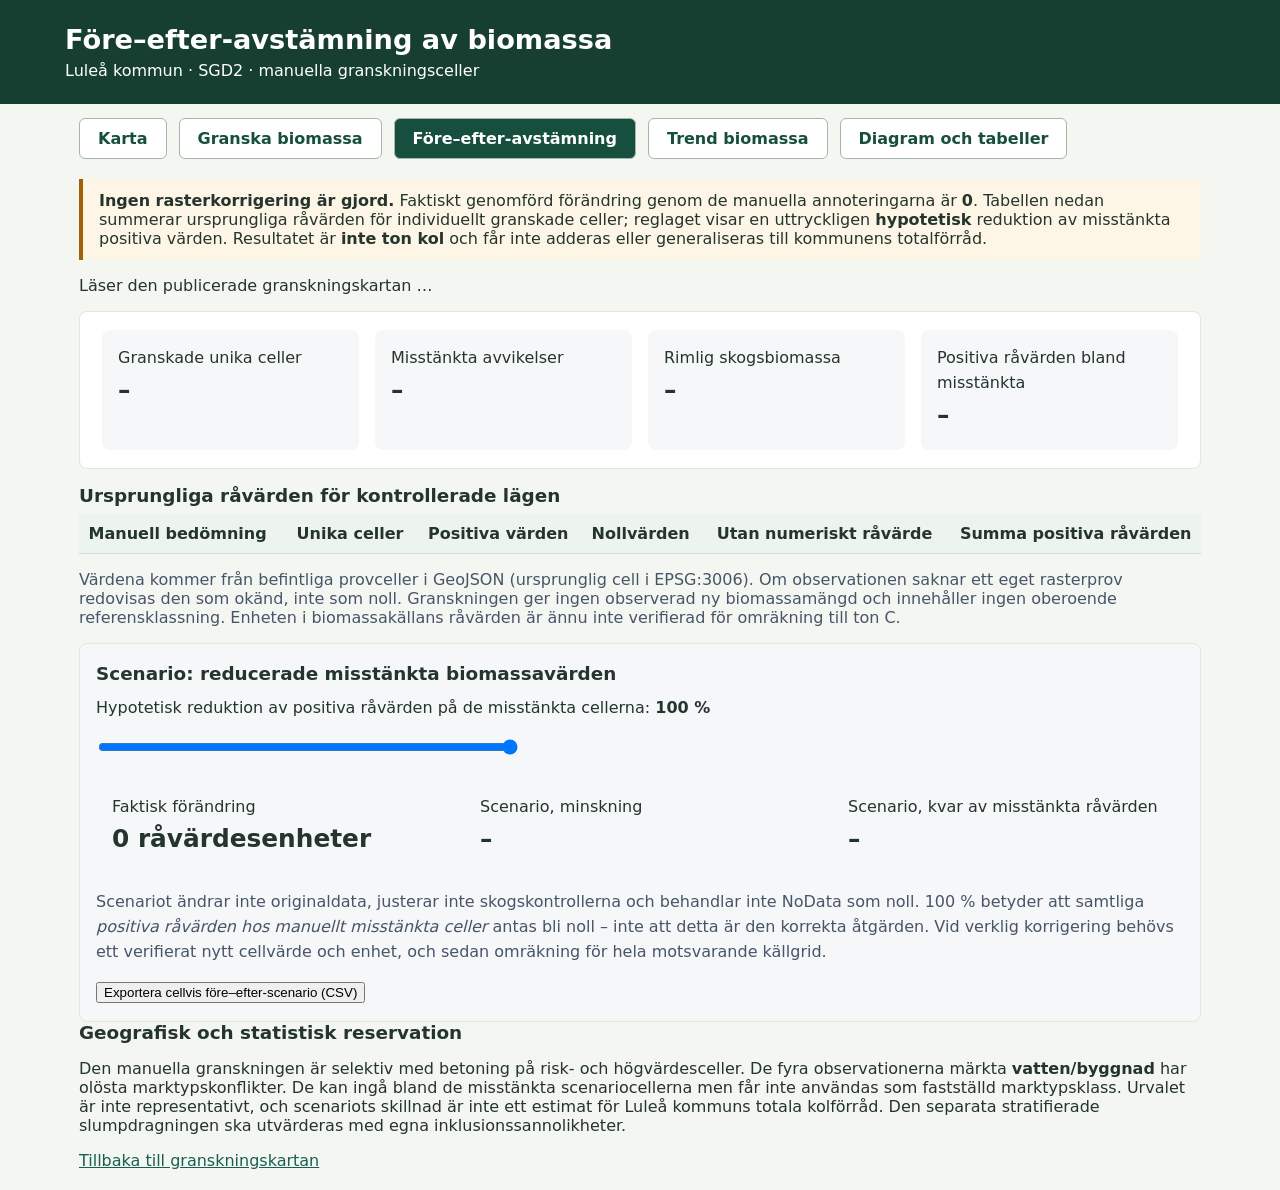
==== docs/biomass-reconciliation.html @ 924a73ea "Add auditable before-after biomass review scenario with raw value coverage and CSV export" ====
<!doctype html>
<html lang="sv"><head><meta charset="utf-8"><meta name="viewport" content="width=device-width,initial-scale=1">
<title>Före–efter-avstämning av biomassagranskning – Luleå</title><link rel="stylesheet" href="style.css">
<style>
.audit-summary{display:grid;grid-template-columns:repeat(auto-fit,minmax(180px,1fr));gap:1rem;margin:1rem 0}
.audit-summary>div{padding:1rem;background:#f5f7f8;border-radius:8px}
.audit-summary strong{display:block;font-size:1.55rem}
.audit-table{overflow-x:auto}.audit-table table{width:100%;border-collapse:collapse}.audit-table th,.audit-table td{padding:.6rem;border-bottom:1px solid #d4dbe0;text-align:right}.audit-table th:first-child,.audit-table td:first-child{text-align:left}
.audit-warning{border-left:4px solid #a16207;padding:.75rem 1rem;background:#fdf6e6}
.audit-scenario{padding:1rem;background:#f5f7f8;border-radius:8px}.audit-scenario input{width:min(100%,420px)}
.audit-scenario output{font-weight:700}.audit-muted{color:#475569}
</style></head><body>
<header><h1>Före–efter-avstämning av biomassa</h1><p>Luleå kommun · SGD2 · manuella granskningsceller</p></header>
<nav class="site-nav" aria-label="Sidnavigation"><a href="index.html">Karta</a><a href="biomass-review.html">Granska biomassa</a><a href="biomass-reconciliation.html" aria-current="page">Före–efter-avstämning</a><a href="biomass-trend.html">Trend biomassa</a><a href="statistics.html">Diagram och tabeller</a></nav>
<main>
<p class="audit-warning"><strong>Ingen rasterkorrigering är gjord.</strong> Faktiskt genomförd förändring genom de manuella annoteringarna är <strong>0</strong>. Tabellen nedan summerar ursprungliga råvärden för individuellt granskade celler; reglaget visar en uttryckligen <strong>hypotetisk</strong> reduktion av misstänkta positiva värden. Resultatet är <strong>inte ton kol</strong> och får inte adderas eller generaliseras till kommunens totalförråd.</p>
<p id="audit-status" role="status">Läser den publicerade granskningskartan …</p>
<section class="audit-summary" aria-label="Granskningssammanfattning">
 <div>Granskade unika celler<strong id="n-reviewed">–</strong></div>
 <div>Misstänkta avvikelser<strong id="n-suspect">–</strong></div>
 <div>Rimlig skogsbiomassa<strong id="n-plausible">–</strong></div>
 <div>Positiva råvärden bland misstänkta<strong id="n-positive">–</strong></div>
</section>
<h2>Ursprungliga råvärden för kontrollerade lägen</h2>
<div class="audit-table"><table><thead><tr><th>Manuell bedömning</th><th>Unika celler</th><th>Positiva värden</th><th>Nollvärden</th><th>Utan numeriskt råvärde</th><th>Summa positiva råvärden</th></tr></thead><tbody id="assessment-rows"></tbody></table></div>
<p class="audit-muted">Värdena kommer från befintliga provceller i GeoJSON (ursprunglig cell i EPSG:3006). Om observationen saknar ett eget rasterprov redovisas den som okänd, inte som noll. Granskningen ger ingen observerad ny biomassamängd och innehåller ingen oberoende referensklassning. Enheten i biomassakällans råvärden är ännu inte verifierad för omräkning till ton C.</p>
<section class="audit-scenario">
<h2>Scenario: reducerade misstänkta biomassavärden</h2>
<label for="reduction">Hypotetisk reduktion av positiva råvärden på de misstänkta cellerna: <output id="reduction-label" for="reduction">100 %</output></label>
<p><input id="reduction" type="range" min="0" max="100" value="100" step="5"></p>
<div class="audit-summary">
 <div>Faktisk förändring<strong>0 råvärdesenheter</strong></div>
 <div>Scenario, minskning<strong id="scenario-delta">–</strong></div>
 <div>Scenario, kvar av misstänkta råvärden<strong id="scenario-remainder">–</strong></div>
</div>
<p class="audit-muted">Scenariot ändrar inte originaldata, justerar inte skogskontrollerna och behandlar inte NoData som noll. 100 % betyder att samtliga <em>positiva råvärden hos manuellt misstänkta celler</em> antas bli noll – inte att detta är den korrekta åtgärden. Vid verklig korrigering behövs ett verifierat nytt cellvärde och enhet, och sedan omräkning för hela motsvarande källgrid.</p>
<button id="download-csv" type="button">Exportera cellvis före–efter-scenario (CSV)</button>
</section>
<h2>Geografisk och statistisk reservation</h2>
<p>Den manuella granskningen är selektiv med betoning på risk- och högvärdesceller. De fyra observationerna märkta <strong>vatten/byggnad</strong> har olösta marktypskonflikter. De kan ingå bland de misstänkta scenariocellerna men får inte användas som fastställd marktypsklass. Urvalet är inte representativt, och scenariots skillnad är inte ett estimat för Luleå kommuns totala kolförråd. Den separata stratifierade slumpdragningen ska utvärderas med egna inklusionssannolikheter.</p>
<p><a href="biomass-review.html">Tillbaka till granskningskartan</a></p>
</main><script src="biomass-reconciliation.js"></script></body></html>
---- docs/style.css ----
:root{font-family:system-ui,-apple-system,"Segoe UI",sans-serif;color:#24352d;background:#f4f6f1}*{box-sizing:border-box}body{margin:0}header{background:#163f32;color:white;padding:24px max(20px,calc((100vw - 1150px)/2))}h1{margin:0;font-size:1.7rem}header p{margin:.4rem 0 0}main{max-width:1150px;margin:20px auto;padding:0 14px}.controls{display:flex;flex-wrap:wrap;gap:12px;align-items:center;margin-bottom:10px}select{font:inherit;padding:8px;min-width:320px;max-width:100%}#availability{font-size:.9rem;color:#6c4928}#map{height:560px;max-height:70vh;border:1px solid #c8d2ca;border-radius:8px;background:#e5eeeb}section{background:white;border:1px solid #dfe7df;border-radius:8px;padding:18px 22px;margin-top:16px;line-height:1.55}h2{font-size:1.15rem;margin:0 0 8px}a{color:#17604f}footer{max-width:1150px;margin:24px auto;padding:0 14px 20px;color:#66756d;font-size:.86rem}
.site-nav{display:flex;gap:12px;max-width:1150px;margin:14px auto 0;padding:0 14px}.site-nav a{padding:10px 18px;border:1px solid #a5b7ab;border-radius:6px;background:white;text-decoration:none;font-weight:600;color:#174f3e}.site-nav a[aria-current="page"]{background:#174f3e;color:white}.table-scroll{overflow-x:auto}table{border-collapse:collapse;width:100%;min-width:850px;font-variant-numeric:tabular-nums}th,td{padding:10px 12px;text-align:left;border-bottom:1px solid #dbe4dd}th{background:#edf3ee}tbody tr:hover{background:#f6f8f5}.chart-wrap{height:330px;max-width:100%}.hint{font-size:.9rem;color:#5c665e}

/* Always reserve visible space for OpenStreetMap, independent of raster data. */
#map{display:block;width:100%;height:clamp(430px,68vh,760px);max-height:none;min-height:430px;z-index:0;background:#dfece8}
#map.leaflet-container{font-family:inherit}
.map-actions{display:flex;flex-wrap:wrap;align-items:center;gap:10px 15px;width:100%;margin:6px 0}
.map-actions input[type="range"]{width:155px;accent-color:#17604f}
.map-actions input[type="checkbox"]{width:17px;height:17px;accent-color:#17604f}
.check-label{display:inline-flex;align-items:center;gap:7px;font-weight:600}
.map-actions button{background:#174f3e;color:white;border:0;border-radius:5px;padding:9px 14px;font:inherit;cursor:pointer}
.map-actions button:hover{background:#286e53}
#availability{width:100%;padding:7px 0}
#availability.warning{color:#a53c20;font-weight:600}
.map-note{font-size:.89rem;color:#53675c;margin:8px 0 0}
@media(max-width:600px){#map{height:65vh;min-height:390px}.map-actions{gap:9px}.leaflet-control-layers{font-size:12px}}

.map-actions #baseMap{min-width:220px;max-width:100%;padding:7px}
.scale-red{color:#bb120b;font-weight:700}.scale-black{color:#141414;font-weight:700}
.scale-null{color:#666;font-weight:700}
#cellStatus{min-height:1.6rem;font-weight:600}
#rawHistogramLayer{margin:8px 0 4px;min-width:240px}
@media(max-width:720px){#rawHistogram{max-width:100%}.map-actions #baseMap{min-width:180px}}
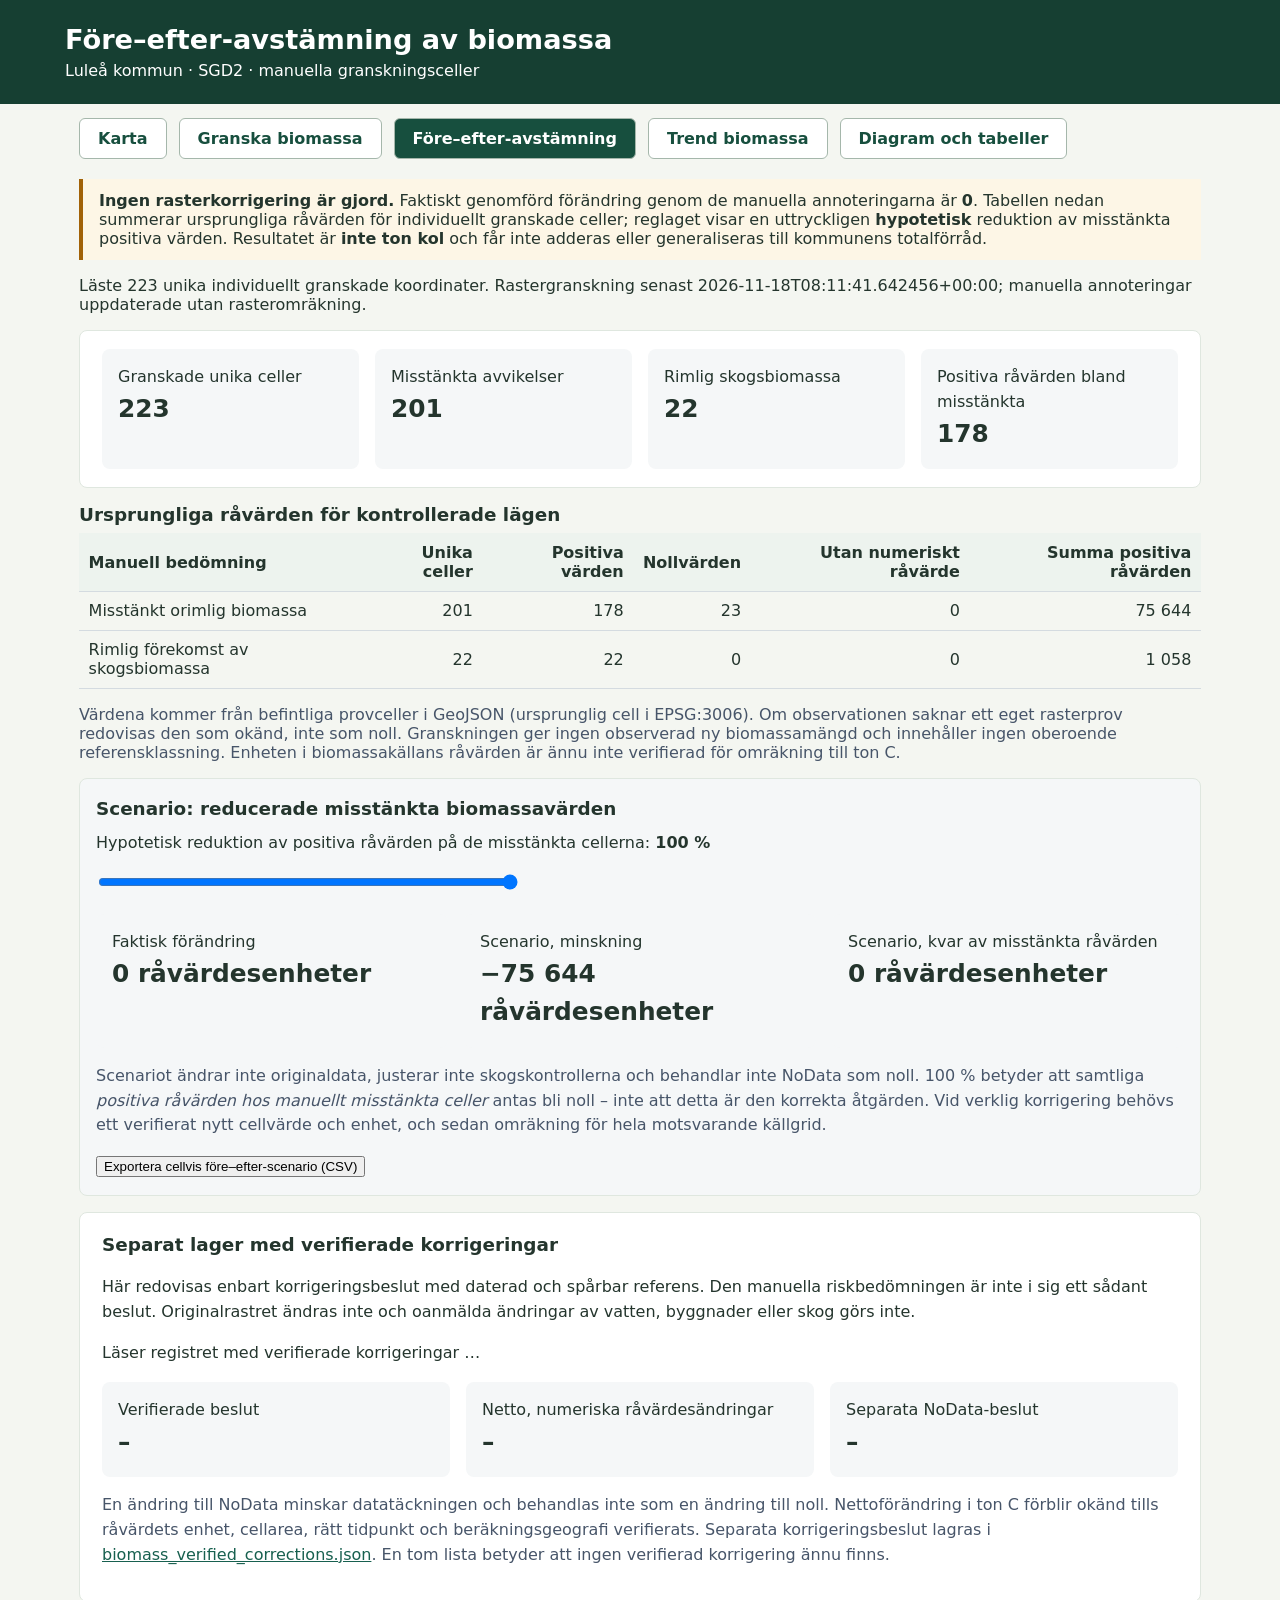
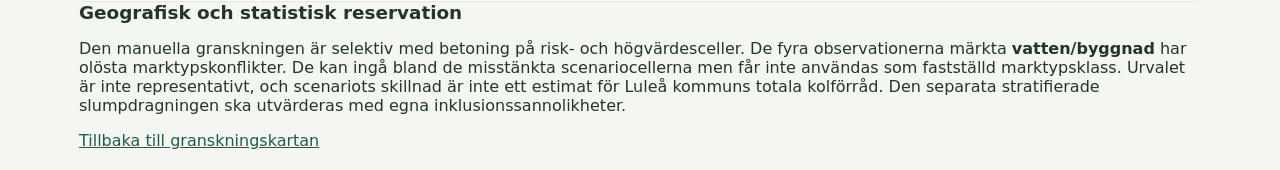
==== commit 4ee1da42: "Show separately verified biomass correction decisions and NoData coverage" ====
--- a/docs/biomass-reconciliation.html
+++ b/docs/biomass-reconciliation.html
@@ -36,6 +36,17 @@
 <p class="audit-muted">Scenariot ändrar inte originaldata, justerar inte skogskontrollerna och behandlar inte NoData som noll. 100 % betyder att samtliga <em>positiva råvärden hos manuellt misstänkta celler</em> antas bli noll – inte att detta är den korrekta åtgärden. Vid verklig korrigering behövs ett verifierat nytt cellvärde och enhet, och sedan omräkning för hela motsvarande källgrid.</p>
 <button id="download-csv" type="button">Exportera cellvis före–efter-scenario (CSV)</button>
 </section>
+<section>
+<h2>Separat lager med verifierade korrigeringar</h2>
+<p>Här redovisas enbart korrigeringsbeslut med daterad och spårbar referens. Den manuella riskbedömningen är inte i sig ett sådant beslut. Originalrastret ändras inte och oanmälda ändringar av vatten, byggnader eller skog görs inte.</p>
+<p id="verified-corrections-status" role="status">Läser registret med verifierade korrigeringar …</p>
+<div class="audit-summary">
+ <div>Verifierade beslut<strong id="verified-corrections-count">–</strong></div>
+ <div>Netto, numeriska råvärdesändringar<strong id="verified-corrections-delta">–</strong></div>
+ <div>Separata NoData-beslut<strong id="verified-corrections-nodata">–</strong></div>
+</div>
+<p class="audit-muted">En ändring till NoData minskar datatäckningen och behandlas inte som en ändring till noll. Nettoförändring i ton C förblir okänd tills råvärdets enhet, cellarea, rätt tidpunkt och beräkningsgeografi verifierats. Separata korrigeringsbeslut lagras i <a href="data/biomass_verified_corrections.json">biomass_verified_corrections.json</a>. En tom lista betyder att ingen verifierad korrigering ännu finns.</p>
+</section>
 <h2>Geografisk och statistisk reservation</h2>
 <p>Den manuella granskningen är selektiv med betoning på risk- och högvärdesceller. De fyra observationerna märkta <strong>vatten/byggnad</strong> har olösta marktypskonflikter. De kan ingå bland de misstänkta scenariocellerna men får inte användas som fastställd marktypsklass. Urvalet är inte representativt, och scenariots skillnad är inte ett estimat för Luleå kommuns totala kolförråd. Den separata stratifierade slumpdragningen ska utvärderas med egna inklusionssannolikheter.</p>
 <p><a href="biomass-review.html">Tillbaka till granskningskartan</a></p>
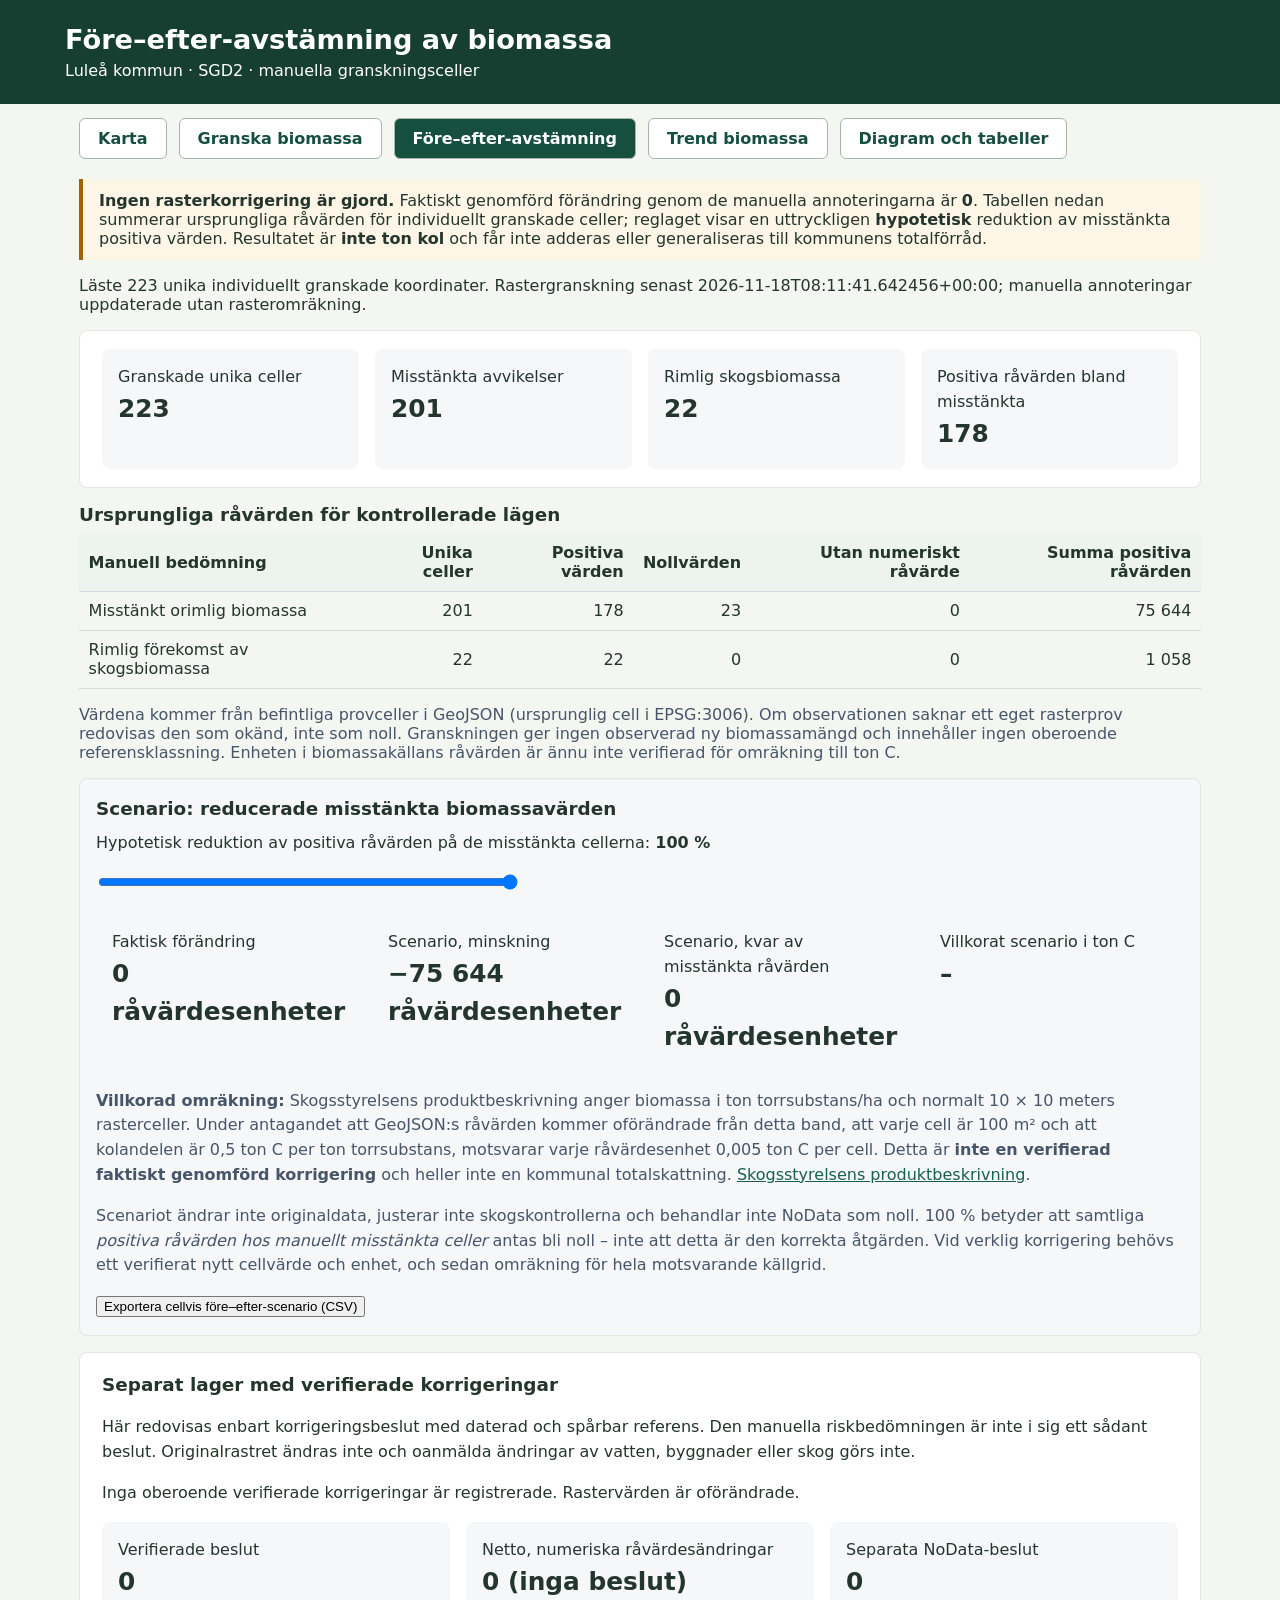
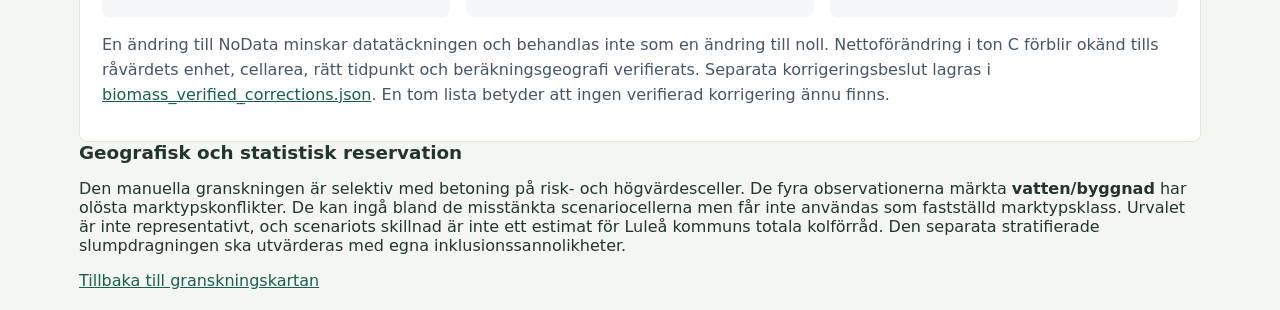
==== commit a06ebc22: "Display conditional carbon conversion using documented SGD2 units and explicit assumptions" ====
--- a/docs/biomass-reconciliation.html
+++ b/docs/biomass-reconciliation.html
@@ -32,7 +32,9 @@
  <div>Faktisk förändring<strong>0 råvärdesenheter</strong></div>
  <div>Scenario, minskning<strong id="scenario-delta">–</strong></div>
  <div>Scenario, kvar av misstänkta råvärden<strong id="scenario-remainder">–</strong></div>
+ <div>Villkorat scenario i ton C<strong id="scenario-conditional-carbon">–</strong></div>
 </div>
+<p class="audit-muted"><strong>Villkorad omräkning:</strong> Skogsstyrelsens produktbeskrivning anger biomassa i ton torrsubstans/ha och normalt 10 × 10 meters rasterceller. Under antagandet att GeoJSON:s råvärden kommer oförändrade från detta band, att varje cell är 100 m² och att kolandelen är 0,5 ton C per ton torrsubstans, motsvarar varje råvärdesenhet 0,005 ton C per cell. Detta är <strong>inte en verifierad faktiskt genomförd korrigering</strong> och heller inte en kommunal totalskattning. <a href="https://www.skogsstyrelsen.se/e-tjanster-och-kartor/karttjanster/skogliga-grunddata/">Skogsstyrelsens produktbeskrivning</a>.</p>
 <p class="audit-muted">Scenariot ändrar inte originaldata, justerar inte skogskontrollerna och behandlar inte NoData som noll. 100 % betyder att samtliga <em>positiva råvärden hos manuellt misstänkta celler</em> antas bli noll – inte att detta är den korrekta åtgärden. Vid verklig korrigering behövs ett verifierat nytt cellvärde och enhet, och sedan omräkning för hela motsvarande källgrid.</p>
 <button id="download-csv" type="button">Exportera cellvis före–efter-scenario (CSV)</button>
 </section>
